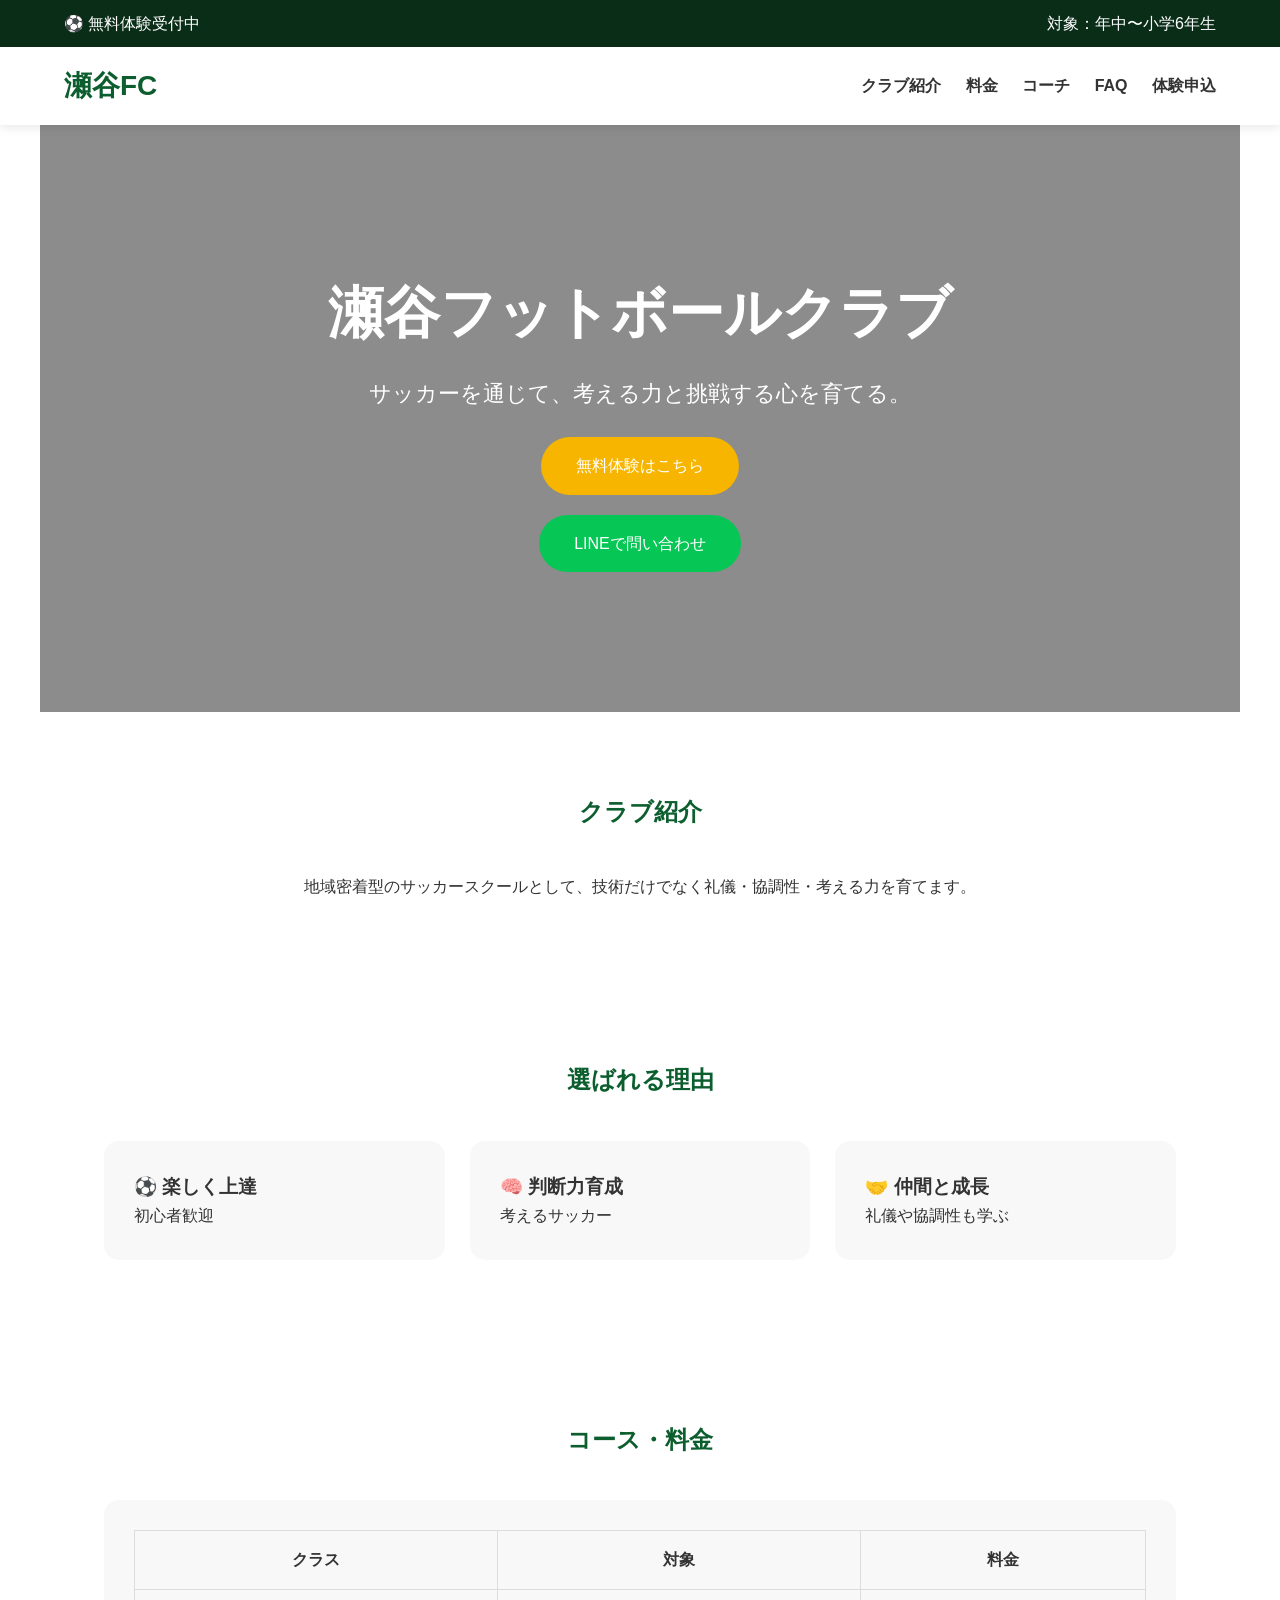
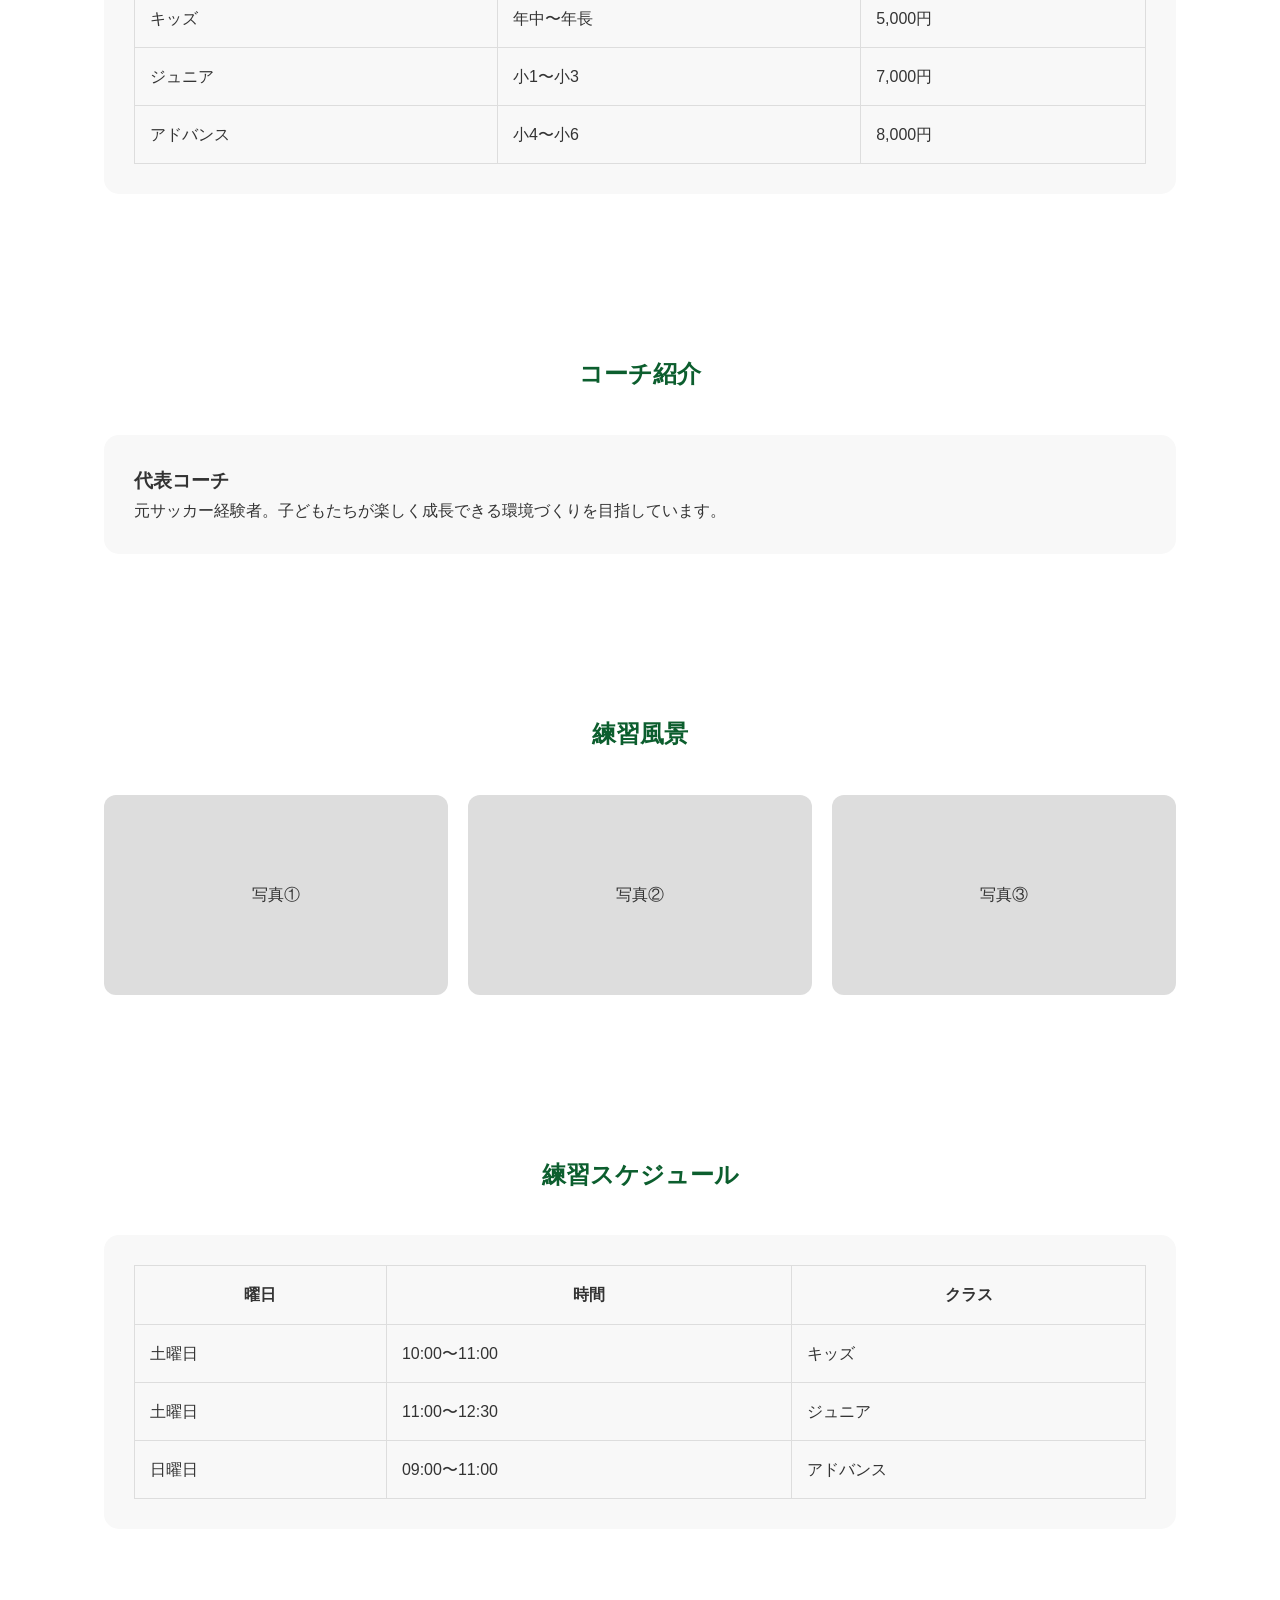
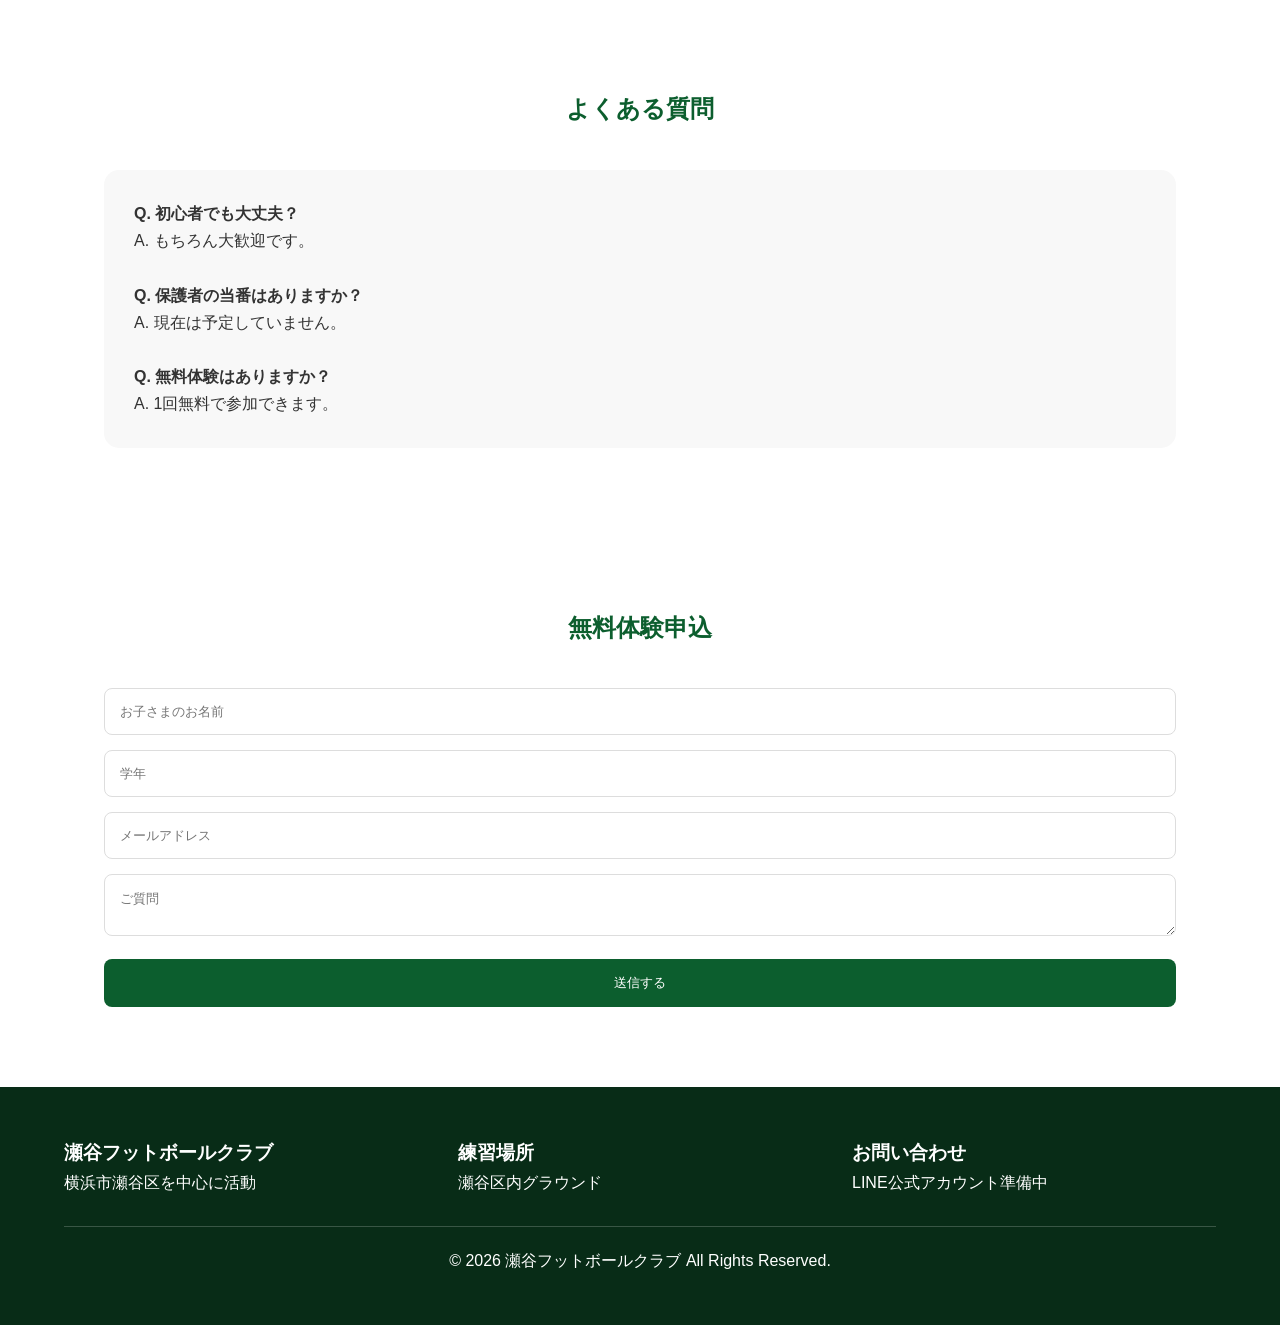
==== seya-football-club-complete.html @ 4f8b6352 "Add files via upload" ====
<!DOCTYPE html>
<html lang="ja">
<head>
<meta charset="UTF-8">
<meta name="viewport" content="width=device-width, initial-scale=1.0">
<title>瀬谷フットボールクラブ</title>
<style>
*{margin:0;padding:0;box-sizing:border-box;font-family:'Yu Gothic',sans-serif}
body{color:#333;line-height:1.7}
.topbar{background:#0a2d18;color:#fff;padding:10px 5%;display:flex;justify-content:space-between}
nav{position:sticky;top:0;background:#fff;padding:15px 5%;display:flex;justify-content:space-between;align-items:center;box-shadow:0 2px 10px rgba(0,0,0,.1);z-index:99}
.logo{font-size:28px;font-weight:bold;color:#0c5e2e}
.menu a{text-decoration:none;color:#333;margin-left:20px;font-weight:bold}
.hero{background:linear-gradient(rgba(0,0,0,.45),rgba(0,0,0,.45)),url('https://images.unsplash.com/photo-1574629810360-7efbbe195018?auto=format&fit=crop&w=1400&q=80');background-size:cover;background-position:center;color:#fff;text-align:center;padding:140px 20px}
.hero h1{font-size:56px}
.hero p{font-size:22px;margin-top:15px}
.btn{display:inline-block;background:#f7b500;color:#fff;padding:15px 35px;border-radius:50px;text-decoration:none;margin-top:25px}
section{padding:80px 5%;max-width:1200px;margin:auto}
h2{text-align:center;color:#0c5e2e;margin-bottom:40px}
.cards{display:grid;grid-template-columns:repeat(auto-fit,minmax(250px,1fr));gap:25px}
.card{background:#f8f8f8;padding:30px;border-radius:15px}
.coaches,.schedule,.faq{background:#f8f8f8;border-radius:15px;padding:30px}
table{width:100%;border-collapse:collapse}
td,th{padding:15px;border:1px solid #ddd}
.gallery{display:grid;grid-template-columns:repeat(auto-fit,minmax(250px,1fr));gap:20px}
.gallery div{height:200px;background:#ddd;border-radius:12px;display:flex;align-items:center;justify-content:center}
input,textarea{width:100%;padding:15px;margin-bottom:15px;border:1px solid #ddd;border-radius:8px}
button{width:100%;padding:15px;background:#0c5e2e;color:#fff;border:none;border-radius:8px}
.linebtn{display:inline-block;background:#06C755;color:white;padding:15px 35px;border-radius:50px;text-decoration:none;margin-top:20px}
footer{background:#082c17;color:white;padding:50px 5%}
.footergrid{display:grid;grid-template-columns:repeat(auto-fit,minmax(250px,1fr));gap:30px}
.copy{text-align:center;border-top:1px solid rgba(255,255,255,.2);margin-top:30px;padding-top:20px}
</style>
</head>
<body>

<div class="topbar">
<div>⚽ 無料体験受付中</div>
<div>対象：年中〜小学6年生</div>
</div>

<nav>
<div class="logo">瀬谷FC</div>
<div class="menu">
<a href="#about">クラブ紹介</a>
<a href="#course">料金</a>
<a href="#coach">コーチ</a>
<a href="#faq">FAQ</a>
<a href="#contact">体験申込</a>
</div>
</nav>

<section class="hero">
<h1>瀬谷フットボールクラブ</h1>
<p>サッカーを通じて、考える力と挑戦する心を育てる。</p>
<a href="#contact" class="btn">無料体験はこちら</a><br>
<a href="#" class="linebtn">LINEで問い合わせ</a>
</section>

<section id="about">
<h2>クラブ紹介</h2>
<p style="text-align:center">地域密着型のサッカースクールとして、技術だけでなく礼儀・協調性・考える力を育てます。</p>
</section>

<section>
<h2>選ばれる理由</h2>
<div class="cards">
<div class="card"><h3>⚽ 楽しく上達</h3><p>初心者歓迎</p></div>
<div class="card"><h3>🧠 判断力育成</h3><p>考えるサッカー</p></div>
<div class="card"><h3>🤝 仲間と成長</h3><p>礼儀や協調性も学ぶ</p></div>
</div>
</section>

<section id="course">
<h2>コース・料金</h2>
<div class="schedule">
<table>
<tr><th>クラス</th><th>対象</th><th>料金</th></tr>
<tr><td>キッズ</td><td>年中〜年長</td><td>5,000円</td></tr>
<tr><td>ジュニア</td><td>小1〜小3</td><td>7,000円</td></tr>
<tr><td>アドバンス</td><td>小4〜小6</td><td>8,000円</td></tr>
</table>
</div>
</section>

<section id="coach">
<h2>コーチ紹介</h2>
<div class="coaches">
<h3>代表コーチ</h3>
<p>元サッカー経験者。子どもたちが楽しく成長できる環境づくりを目指しています。</p>
</div>
</section>

<section>
<h2>練習風景</h2>
<div class="gallery">
<div>写真①</div>
<div>写真②</div>
<div>写真③</div>
</div>
</section>

<section>
<h2>練習スケジュール</h2>
<div class="schedule">
<table>
<tr><th>曜日</th><th>時間</th><th>クラス</th></tr>
<tr><td>土曜日</td><td>10:00〜11:00</td><td>キッズ</td></tr>
<tr><td>土曜日</td><td>11:00〜12:30</td><td>ジュニア</td></tr>
<tr><td>日曜日</td><td>09:00〜11:00</td><td>アドバンス</td></tr>
</table>
</div>
</section>

<section id="faq">
<h2>よくある質問</h2>
<div class="faq">
<p><strong>Q. 初心者でも大丈夫？</strong><br>A. もちろん大歓迎です。</p><br>
<p><strong>Q. 保護者の当番はありますか？</strong><br>A. 現在は予定していません。</p><br>
<p><strong>Q. 無料体験はありますか？</strong><br>A. 1回無料で参加できます。</p>
</div>
</section>

<section id="contact">
<h2>無料体験申込</h2>
<input placeholder="お子さまのお名前">
<input placeholder="学年">
<input placeholder="メールアドレス">
<textarea placeholder="ご質問"></textarea>
<button>送信する</button>
</section>

<footer>
<div class="footergrid">
<div>
<h3>瀬谷フットボールクラブ</h3>
<p>横浜市瀬谷区を中心に活動</p>
</div>
<div>
<h3>練習場所</h3>
<p>瀬谷区内グラウンド</p>
</div>
<div>
<h3>お問い合わせ</h3>
<p>LINE公式アカウント準備中</p>
</div>
</div>
<div class="copy">© 2026 瀬谷フットボールクラブ All Rights Reserved.</div>
</footer>

</body>
</html>
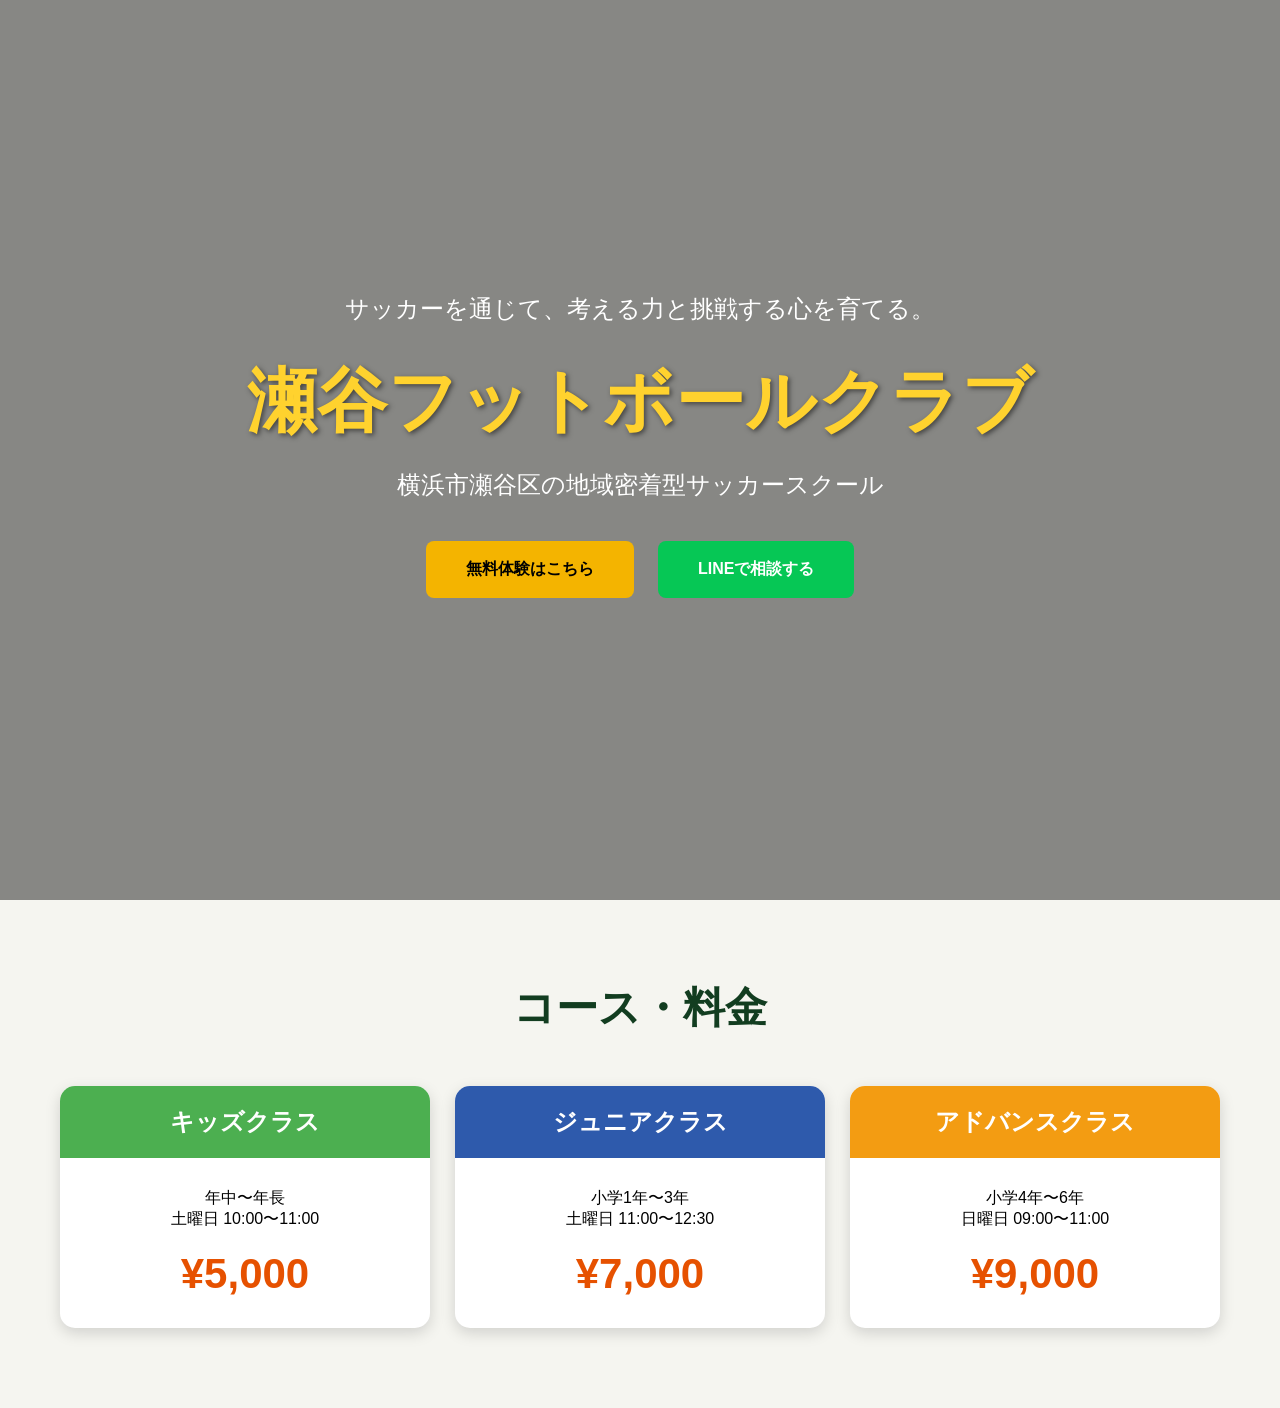
==== commit 695582ed: "Update seya-football-club-complete.html" ====
--- a/seya-football-club-complete.html
+++ b/seya-football-club-complete.html
@@ -4,149 +4,208 @@
 <meta charset="UTF-8">
 <meta name="viewport" content="width=device-width, initial-scale=1.0">
 <title>瀬谷フットボールクラブ</title>
+
 <style>
-*{margin:0;padding:0;box-sizing:border-box;font-family:'Yu Gothic',sans-serif}
-body{color:#333;line-height:1.7}
-.topbar{background:#0a2d18;color:#fff;padding:10px 5%;display:flex;justify-content:space-between}
-nav{position:sticky;top:0;background:#fff;padding:15px 5%;display:flex;justify-content:space-between;align-items:center;box-shadow:0 2px 10px rgba(0,0,0,.1);z-index:99}
-.logo{font-size:28px;font-weight:bold;color:#0c5e2e}
-.menu a{text-decoration:none;color:#333;margin-left:20px;font-weight:bold}
-.hero{background:linear-gradient(rgba(0,0,0,.45),rgba(0,0,0,.45)),url('https://images.unsplash.com/photo-1574629810360-7efbbe195018?auto=format&fit=crop&w=1400&q=80');background-size:cover;background-position:center;color:#fff;text-align:center;padding:140px 20px}
-.hero h1{font-size:56px}
-.hero p{font-size:22px;margin-top:15px}
-.btn{display:inline-block;background:#f7b500;color:#fff;padding:15px 35px;border-radius:50px;text-decoration:none;margin-top:25px}
-section{padding:80px 5%;max-width:1200px;margin:auto}
-h2{text-align:center;color:#0c5e2e;margin-bottom:40px}
-.cards{display:grid;grid-template-columns:repeat(auto-fit,minmax(250px,1fr));gap:25px}
-.card{background:#f8f8f8;padding:30px;border-radius:15px}
-.coaches,.schedule,.faq{background:#f8f8f8;border-radius:15px;padding:30px}
-table{width:100%;border-collapse:collapse}
-td,th{padding:15px;border:1px solid #ddd}
-.gallery{display:grid;grid-template-columns:repeat(auto-fit,minmax(250px,1fr));gap:20px}
-.gallery div{height:200px;background:#ddd;border-radius:12px;display:flex;align-items:center;justify-content:center}
-input,textarea{width:100%;padding:15px;margin-bottom:15px;border:1px solid #ddd;border-radius:8px}
-button{width:100%;padding:15px;background:#0c5e2e;color:#fff;border:none;border-radius:8px}
-.linebtn{display:inline-block;background:#06C755;color:white;padding:15px 35px;border-radius:50px;text-decoration:none;margin-top:20px}
-footer{background:#082c17;color:white;padding:50px 5%}
-.footergrid{display:grid;grid-template-columns:repeat(auto-fit,minmax(250px,1fr));gap:30px}
-.copy{text-align:center;border-top:1px solid rgba(255,255,255,.2);margin-top:30px;padding-top:20px}
+*{
+    margin:0;
+    padding:0;
+    box-sizing:border-box;
+}
+
+body{
+    font-family:"Yu Gothic",sans-serif;
+    background:#f5f5f0;
+}
+
+.hero{
+    height:100vh;
+    background:
+    linear-gradient(rgba(0,0,0,.45),rgba(0,0,0,.45)),
+    url("soccer.jpg");
+    background-size:cover;
+    background-position:center;
+    display:flex;
+    align-items:center;
+    justify-content:center;
+    text-align:center;
+    color:white;
+}
+
+.hero-content h1{
+    font-size:70px;
+    color:#ffd22e;
+    margin-bottom:20px;
+    text-shadow:2px 2px 5px rgba(0,0,0,.5);
+}
+
+.hero-content p{
+    font-size:24px;
+    margin-bottom:30px;
+}
+
+.btn{
+    display:inline-block;
+    padding:18px 40px;
+    border-radius:8px;
+    text-decoration:none;
+    font-weight:bold;
+    margin:10px;
+}
+
+.btn-yellow{
+    background:#f4b400;
+    color:black;
+}
+
+.btn-green{
+    background:#06c755;
+    color:white;
+}
+
+.container{
+    max-width:1200px;
+    margin:auto;
+    padding:80px 20px;
+}
+
+.section-title{
+    text-align:center;
+    font-size:42px;
+    margin-bottom:50px;
+    color:#123d20;
+}
+
+.course-grid{
+    display:grid;
+    grid-template-columns:repeat(3,1fr);
+    gap:25px;
+}
+
+.course-card{
+    background:white;
+    border-radius:15px;
+    overflow:hidden;
+    box-shadow:0 5px 15px rgba(0,0,0,.15);
+}
+
+.course-header{
+    padding:20px;
+    color:white;
+    text-align:center;
+    font-size:24px;
+    font-weight:bold;
+}
+
+.green{background:#4caf50;}
+.blue{background:#2e5aac;}
+.orange{background:#f39c12;}
+
+.course-body{
+    padding:30px;
+    text-align:center;
+}
+
+.price{
+    font-size:42px;
+    color:#e65100;
+    font-weight:bold;
+    margin-top:20px;
+}
+
+@media(max-width:768px){
+
+.hero-content h1{
+    font-size:40px;
+}
+
+.course-grid{
+    grid-template-columns:1fr;
+}
+
+}
 </style>
 </head>
+
 <body>
 
-<div class="topbar">
-<div>⚽ 無料体験受付中</div>
-<div>対象：年中〜小学6年生</div>
-</div>
-
-<nav>
-<div class="logo">瀬谷FC</div>
-<div class="menu">
-<a href="#about">クラブ紹介</a>
-<a href="#course">料金</a>
-<a href="#coach">コーチ</a>
-<a href="#faq">FAQ</a>
-<a href="#contact">体験申込</a>
-</div>
-</nav>
-
 <section class="hero">
+
+<div class="hero-content">
+
+<p>サッカーを通じて、考える力と挑戦する心を育てる。</p>
+
 <h1>瀬谷フットボールクラブ</h1>
-<p>サッカーを通じて、考える力と挑戦する心を育てる。</p>
-<a href="#contact" class="btn">無料体験はこちら</a><br>
-<a href="#" class="linebtn">LINEで問い合わせ</a>
+
+<p>横浜市瀬谷区の地域密着型サッカースクール</p>
+
+<a href="#contact" class="btn btn-yellow">
+無料体験はこちら
+</a>
+
+<a href="#" class="btn btn-green">
+LINEで相談する
+</a>
+
+</div>
+
 </section>
 
-<section id="about">
-<h2>クラブ紹介</h2>
-<p style="text-align:center">地域密着型のサッカースクールとして、技術だけでなく礼儀・協調性・考える力を育てます。</p>
+<section class="container">
+
+<h2 class="section-title">
+コース・料金
+</h2>
+
+<div class="course-grid">
+
+<div class="course-card">
+<div class="course-header green">
+キッズクラス
+</div>
+
+<div class="course-body">
+<p>年中〜年長</p>
+<p>土曜日 10:00〜11:00</p>
+
+<div class="price">
+¥5,000
+</div>
+</div>
+</div>
+
+<div class="course-card">
+<div class="course-header blue">
+ジュニアクラス
+</div>
+
+<div class="course-body">
+<p>小学1年〜3年</p>
+<p>土曜日 11:00〜12:30</p>
+
+<div class="price">
+¥7,000
+</div>
+</div>
+</div>
+
+<div class="course-card">
+<div class="course-header orange">
+アドバンスクラス
+</div>
+
+<div class="course-body">
+<p>小学4年〜6年</p>
+<p>日曜日 09:00〜11:00</p>
+
+<div class="price">
+¥9,000
+</div>
+</div>
+</div>
+
+</div>
+
 </section>
-
-<section>
-<h2>選ばれる理由</h2>
-<div class="cards">
-<div class="card"><h3>⚽ 楽しく上達</h3><p>初心者歓迎</p></div>
-<div class="card"><h3>🧠 判断力育成</h3><p>考えるサッカー</p></div>
-<div class="card"><h3>🤝 仲間と成長</h3><p>礼儀や協調性も学ぶ</p></div>
-</div>
-</section>
-
-<section id="course">
-<h2>コース・料金</h2>
-<div class="schedule">
-<table>
-<tr><th>クラス</th><th>対象</th><th>料金</th></tr>
-<tr><td>キッズ</td><td>年中〜年長</td><td>5,000円</td></tr>
-<tr><td>ジュニア</td><td>小1〜小3</td><td>7,000円</td></tr>
-<tr><td>アドバンス</td><td>小4〜小6</td><td>8,000円</td></tr>
-</table>
-</div>
-</section>
-
-<section id="coach">
-<h2>コーチ紹介</h2>
-<div class="coaches">
-<h3>代表コーチ</h3>
-<p>元サッカー経験者。子どもたちが楽しく成長できる環境づくりを目指しています。</p>
-</div>
-</section>
-
-<section>
-<h2>練習風景</h2>
-<div class="gallery">
-<div>写真①</div>
-<div>写真②</div>
-<div>写真③</div>
-</div>
-</section>
-
-<section>
-<h2>練習スケジュール</h2>
-<div class="schedule">
-<table>
-<tr><th>曜日</th><th>時間</th><th>クラス</th></tr>
-<tr><td>土曜日</td><td>10:00〜11:00</td><td>キッズ</td></tr>
-<tr><td>土曜日</td><td>11:00〜12:30</td><td>ジュニア</td></tr>
-<tr><td>日曜日</td><td>09:00〜11:00</td><td>アドバンス</td></tr>
-</table>
-</div>
-</section>
-
-<section id="faq">
-<h2>よくある質問</h2>
-<div class="faq">
-<p><strong>Q. 初心者でも大丈夫？</strong><br>A. もちろん大歓迎です。</p><br>
-<p><strong>Q. 保護者の当番はありますか？</strong><br>A. 現在は予定していません。</p><br>
-<p><strong>Q. 無料体験はありますか？</strong><br>A. 1回無料で参加できます。</p>
-</div>
-</section>
-
-<section id="contact">
-<h2>無料体験申込</h2>
-<input placeholder="お子さまのお名前">
-<input placeholder="学年">
-<input placeholder="メールアドレス">
-<textarea placeholder="ご質問"></textarea>
-<button>送信する</button>
-</section>
-
-<footer>
-<div class="footergrid">
-<div>
-<h3>瀬谷フットボールクラブ</h3>
-<p>横浜市瀬谷区を中心に活動</p>
-</div>
-<div>
-<h3>練習場所</h3>
-<p>瀬谷区内グラウンド</p>
-</div>
-<div>
-<h3>お問い合わせ</h3>
-<p>LINE公式アカウント準備中</p>
-</div>
-</div>
-<div class="copy">© 2026 瀬谷フットボールクラブ All Rights Reserved.</div>
-</footer>
 
 </body>
 </html>
